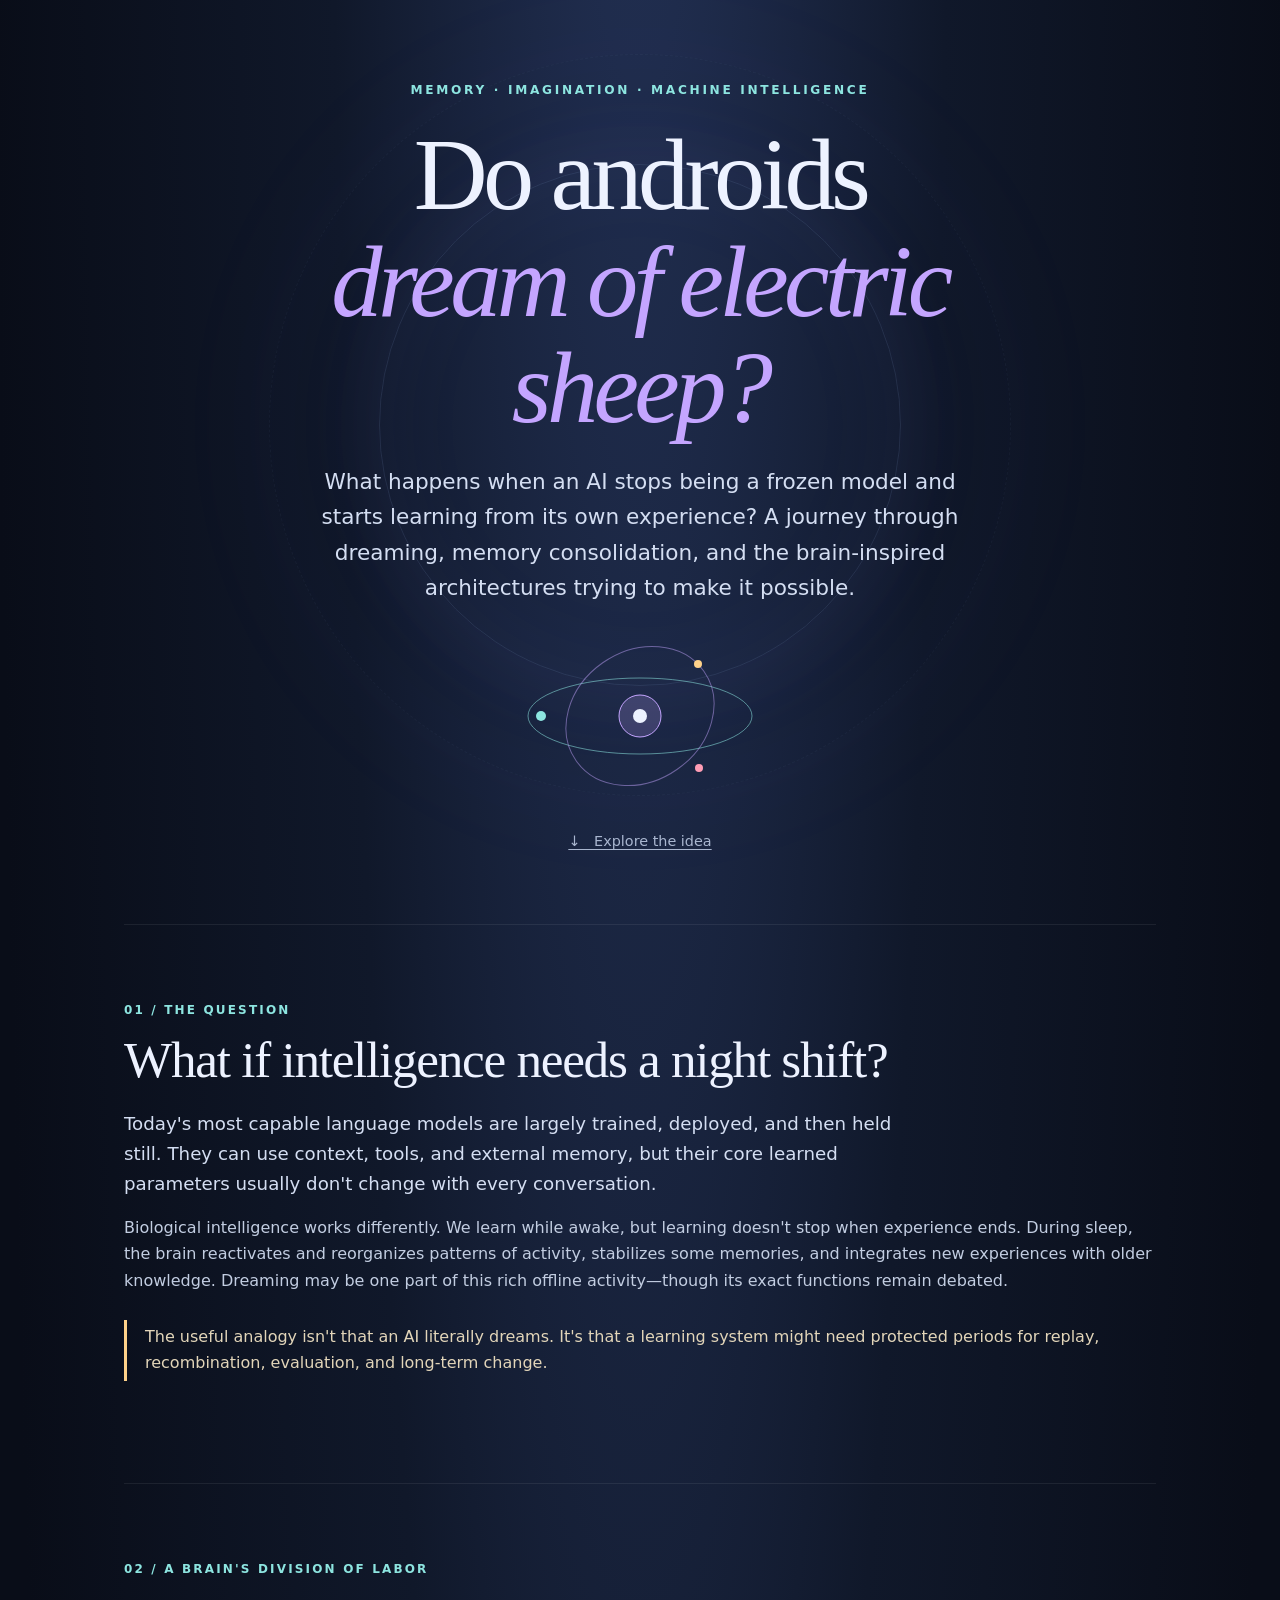
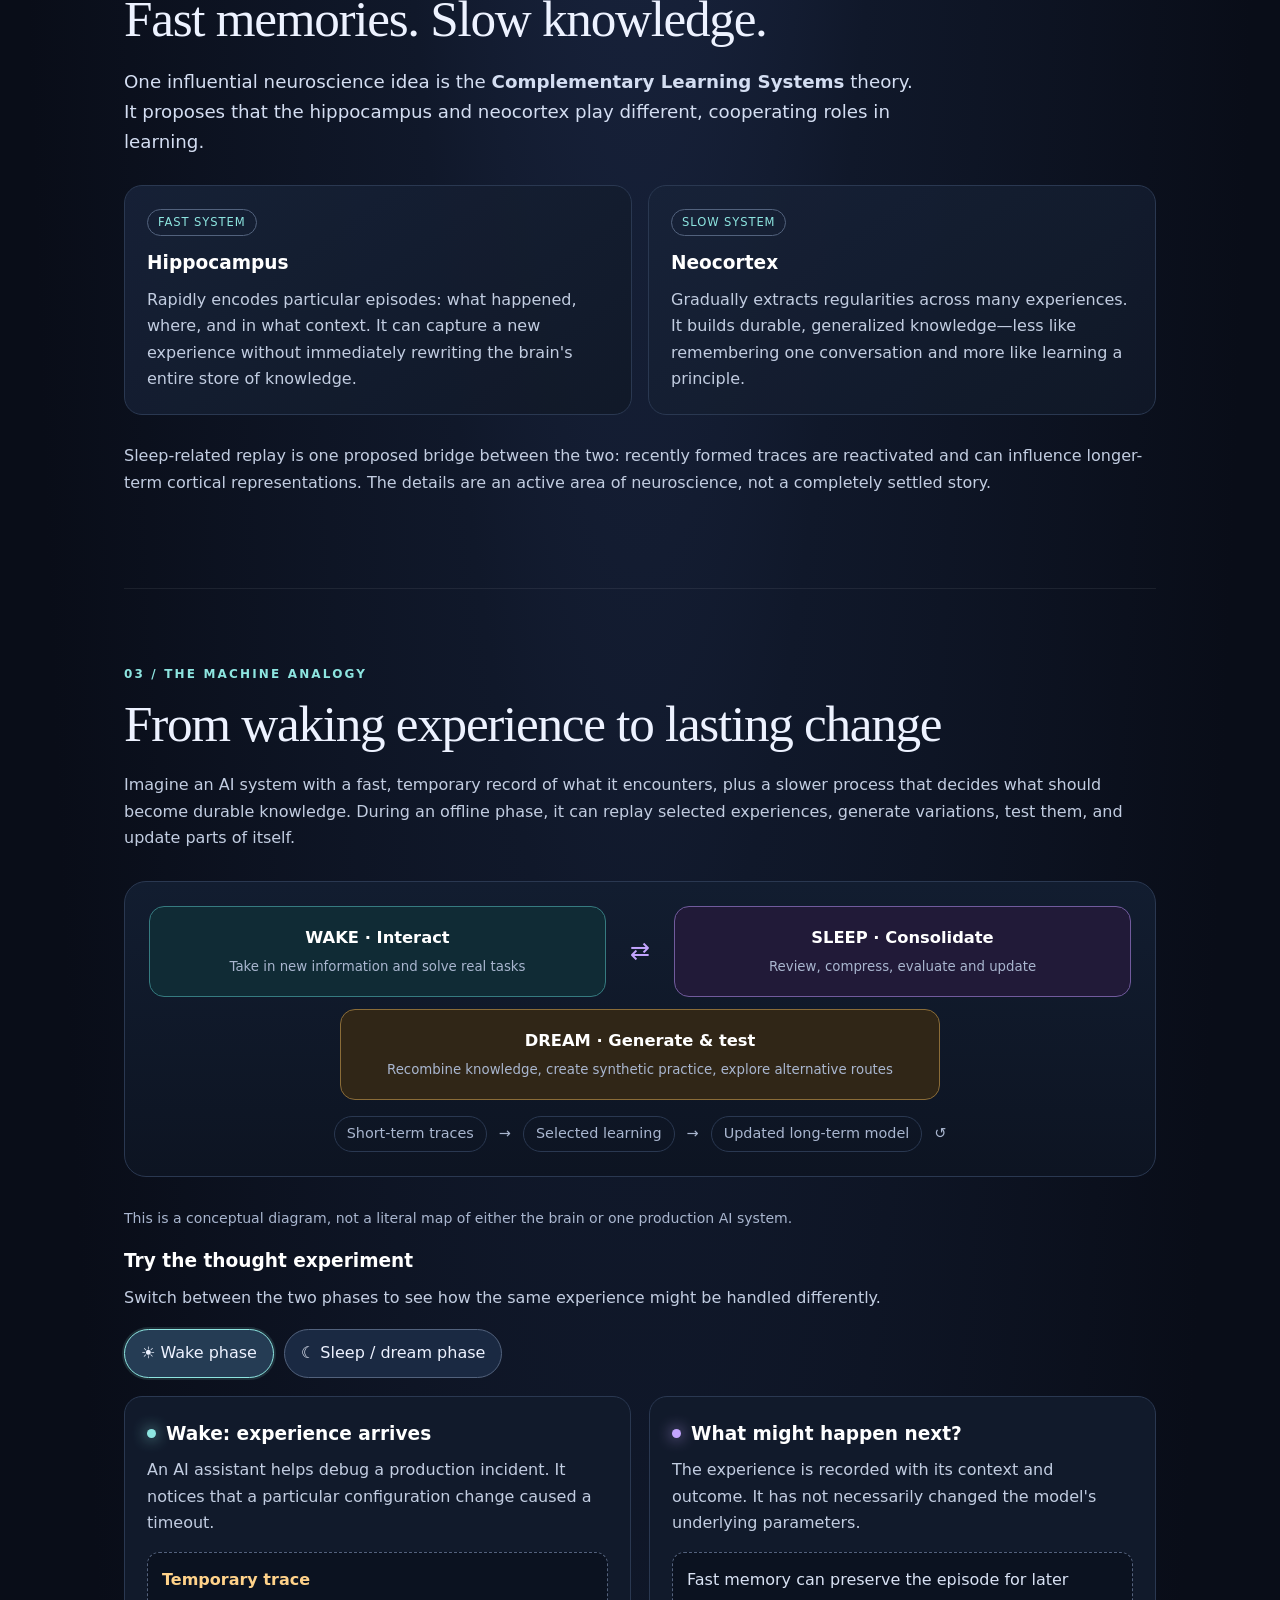
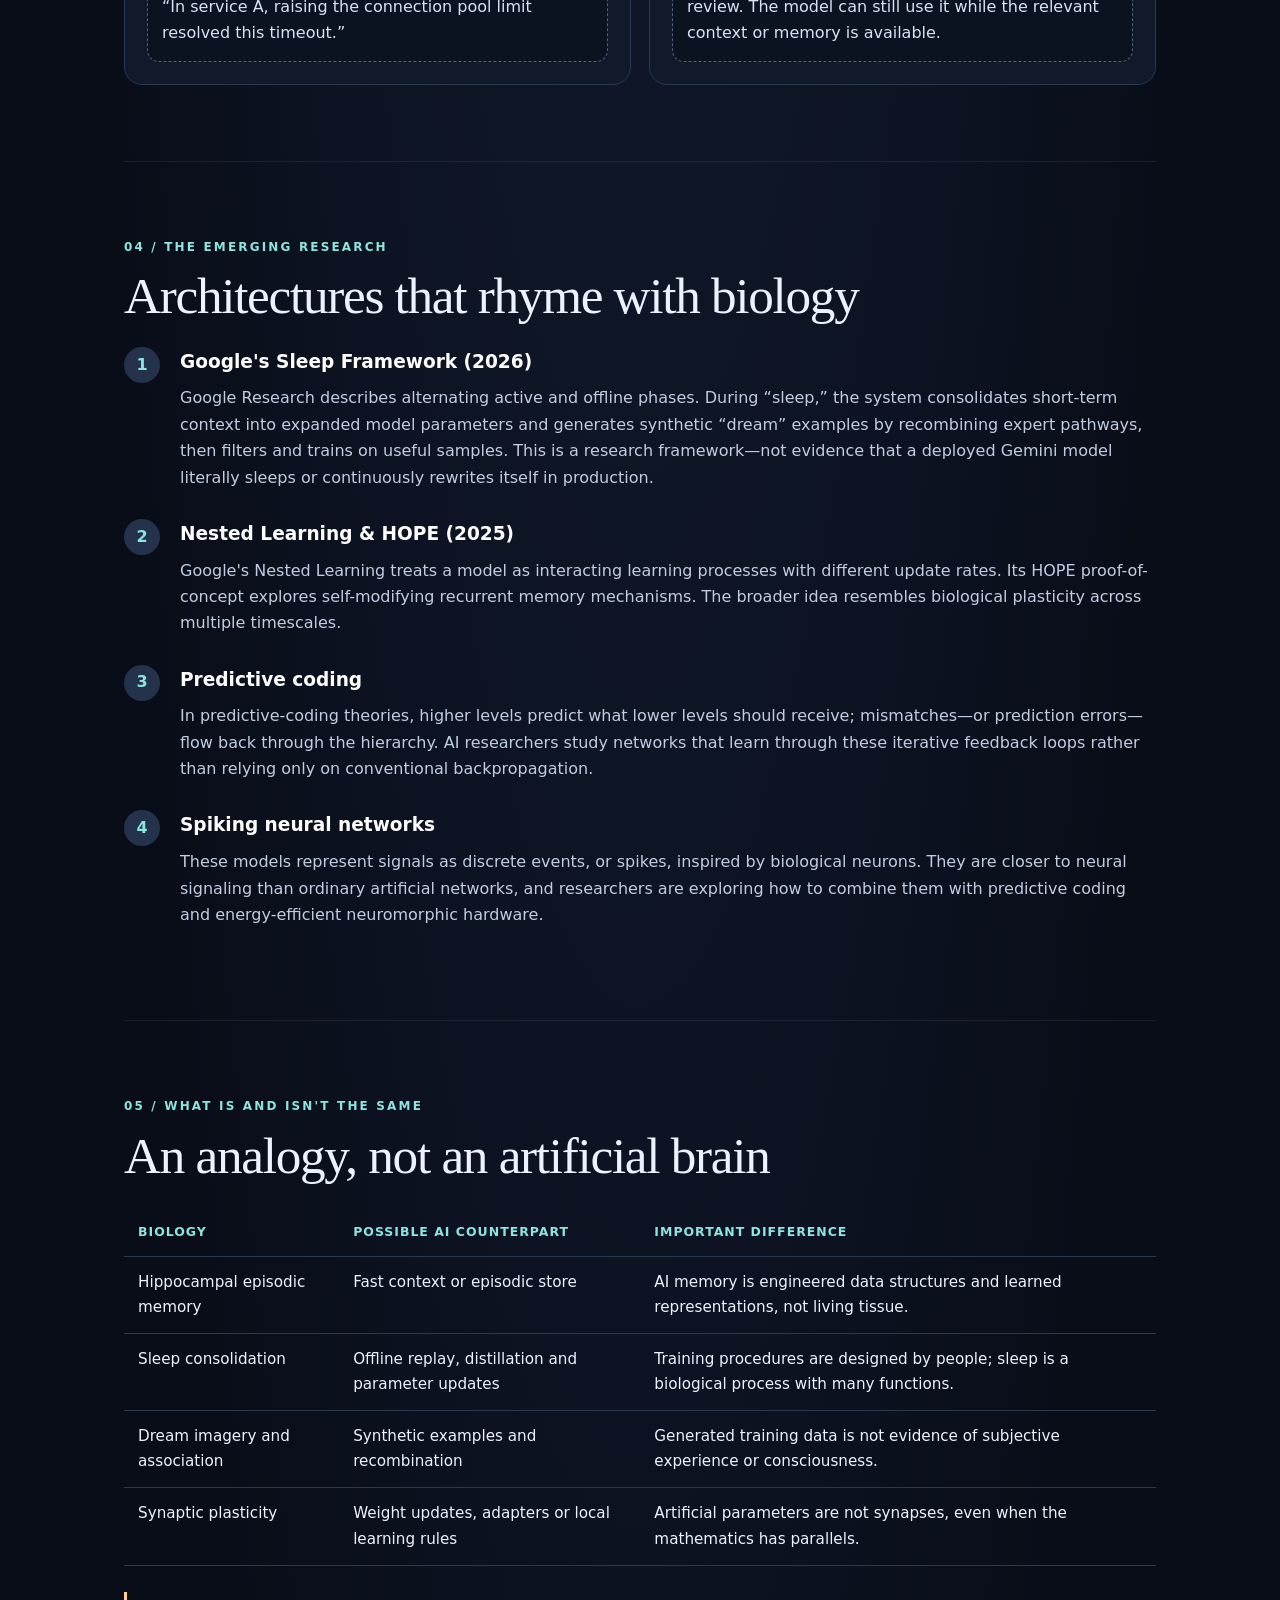
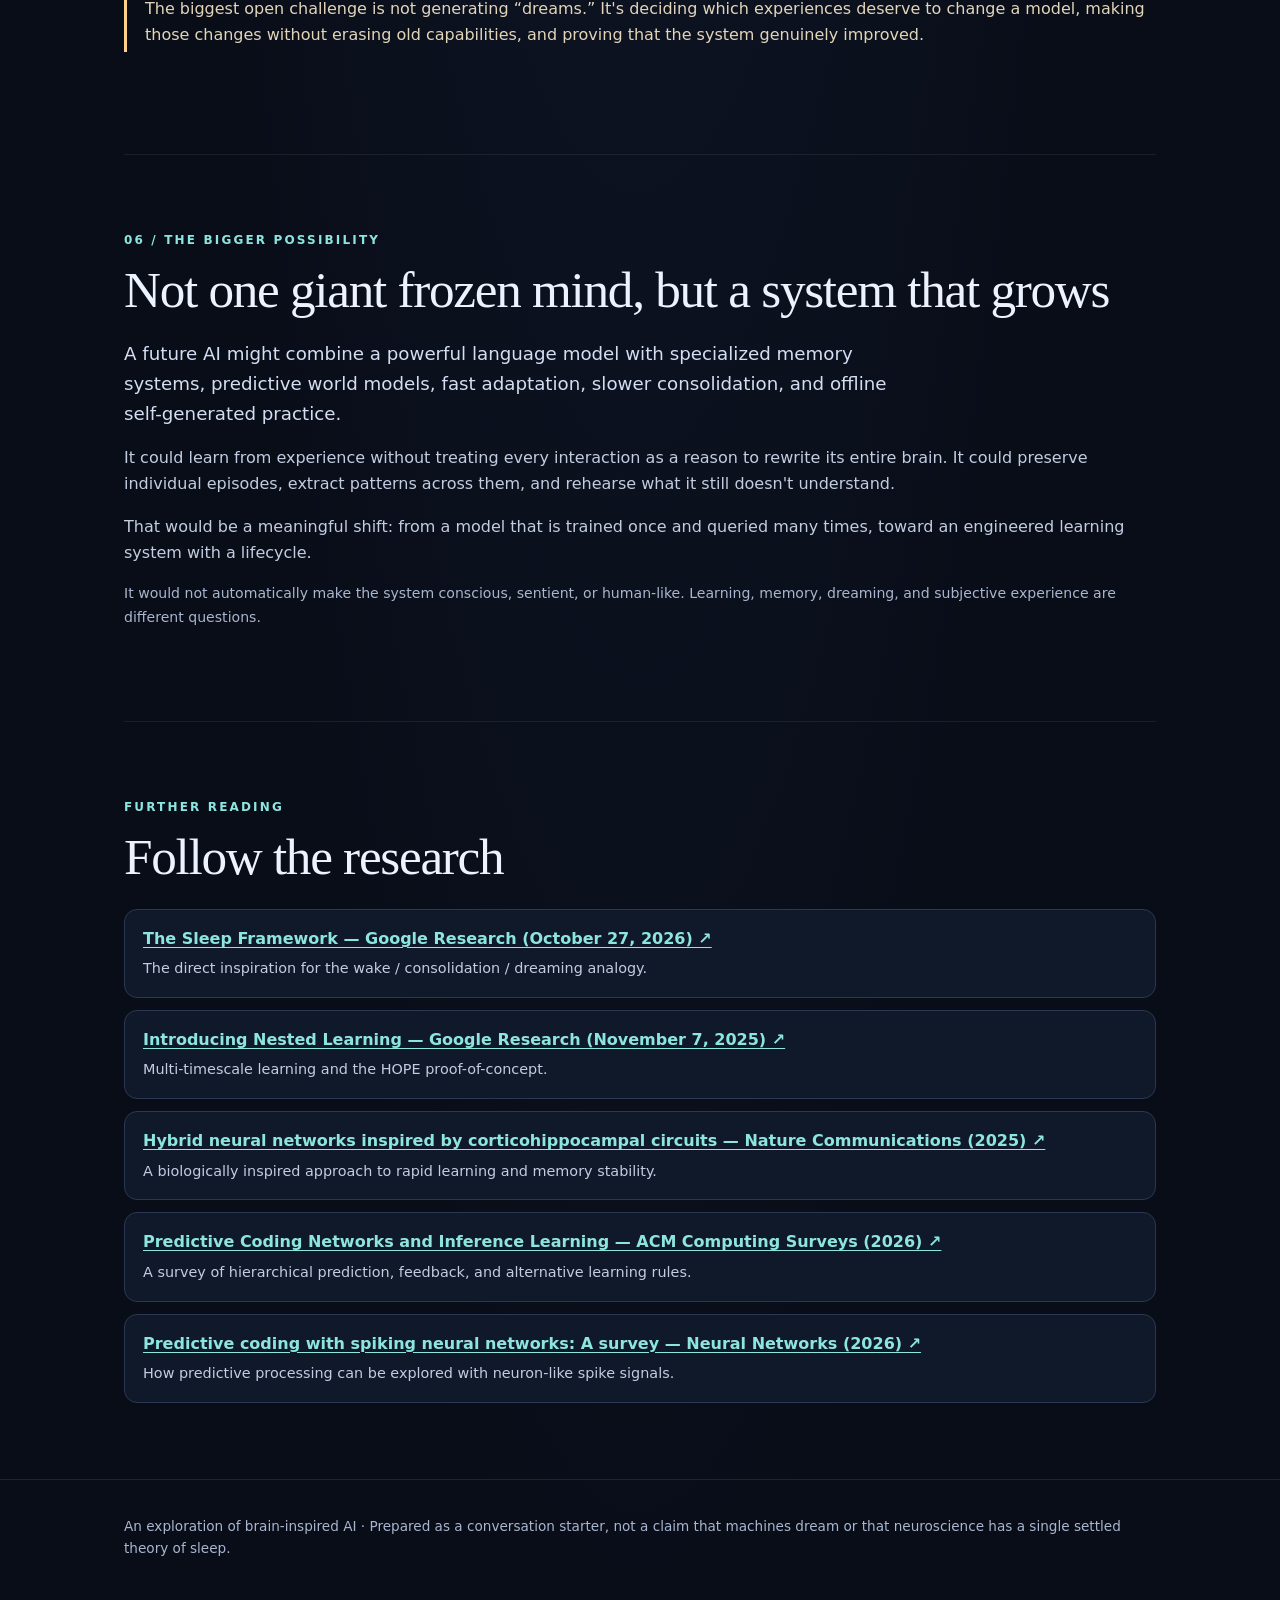
==== site/index.html @ 23b22adc "Deploy Pages via GitHub Actions from site/ Move index.html into site/ and publish only that folder. " ====
<!doctype html>
<html lang="en">
<head>
<meta charset="utf-8">
<meta name="viewport" content="width=device-width, initial-scale=1">
<meta name="theme-color" content="#090d18">
<title>Do Androids Dream of Electric Sheep?</title>
<style>
:root{--bg:#090d18;--panel:#111a2b;--panel2:#172238;--ink:#edf2ff;--muted:#a9b6cf;--cyan:#8de5e0;--violet:#c4a5ff;--gold:#ffd28a;--line:#2a3851;--pink:#ff9db5}
*{box-sizing:border-box}html{scroll-behavior:smooth}body{margin:0;background:radial-gradient(ellipse at 50% -15%,#25345a 0%,#10182a 35%,var(--bg) 72%);color:var(--ink);font:16px/1.65 ui-sans-serif,system-ui,-apple-system,BlinkMacSystemFont,"Segoe UI",sans-serif}
a{color:var(--cyan);text-decoration-thickness:1px;text-underline-offset:3px}a:hover{color:#fff} .wrap{max-width:1080px;margin:auto;padding:0 24px}
header{min-height:92vh;display:grid;place-items:center;text-align:center;padding:80px 0 70px;position:relative;overflow:hidden}
header:before,header:after{content:"";position:absolute;border:1px solid #7182b333;border-radius:50%;width:520px;height:520px;left:50%;top:46%;transform:translate(-50%,-50%);box-shadow:0 0 100px #9d8cff12,inset 0 0 100px #9d8cff0c;pointer-events:none}
header:after{width:740px;height:740px;border-style:dashed;opacity:.4;animation:spin 100s linear infinite}
@keyframes spin{to{transform:translate(-50%,-50%) rotate(360deg)}}
.hero{position:relative;z-index:1;max-width:820px}.eyebrow{letter-spacing:.22em;text-transform:uppercase;color:var(--cyan);font-size:.76rem;font-weight:700}
h1{font-family:Georgia,"Times New Roman",serif;font-weight:400;letter-spacing:-.045em;line-height:1.04;font-size:clamp(3rem,8vw,6.8rem);margin:22px 0}
h1 em{color:var(--violet);font-style:italic}.subtitle{font-size:clamp(1.05rem,2.4vw,1.35rem);color:#d4def2;max-width:680px;margin:0 auto 30px}
.scroll{display:inline-flex;align-items:center;gap:10px;color:var(--muted);font-size:.9rem;margin-top:34px}
.orbit{width:250px;height:160px;margin:26px auto 0;position:relative}
.orbit svg{width:100%;height:100%;overflow:visible}
main{padding-bottom:90px}.section{padding:76px 0;border-top:1px solid #ffffff12}.kicker{color:var(--cyan);text-transform:uppercase;letter-spacing:.18em;font-size:.75rem;font-weight:750}
h2{font:400 clamp(2rem,4vw,3.4rem)/1.12 Georgia,serif;letter-spacing:-.025em;margin:10px 0 20px}
h3{font-size:1.16rem;margin:0 0 8px;color:#fff}.lead{font-size:1.14rem;color:#d4def2;max-width:790px}
p{color:#c2cde1;margin:0 0 16px}.muted{color:var(--muted)}.grid{display:grid;grid-template-columns:repeat(2,minmax(0,1fr));gap:16px;margin:28px 0}
.card{background:linear-gradient(145deg,#172238e8,#101827e8);border:1px solid var(--line);border-radius:18px;padding:22px}
.card p:last-child{margin-bottom:0}.tag{display:inline-block;border:1px solid #52627d;border-radius:99px;padding:3px 10px;font-size:.72rem;letter-spacing:.08em;text-transform:uppercase;color:var(--cyan);margin-bottom:12px}
.diagram{background:linear-gradient(180deg,#121d30,#0d1422);border:1px solid var(--line);border-radius:22px;padding:24px;margin:30px 0}
.flow{display:grid;grid-template-columns:1fr 44px 1fr;gap:12px;align-items:stretch}
.node{border:1px solid #40516e;background:#17243a;border-radius:15px;padding:18px;text-align:center}
.node strong{display:block;color:#fff;font-size:1.02rem}.node small{color:var(--muted);display:block;margin-top:4px}
.node.wake{border-color:#367b80;background:#102b35}.node.sleep{border-color:#715b9d;background:#211a38}
.node.dream{border-color:#8a6c38;background:#302617;grid-column:1/-1;max-width:600px;width:100%;justify-self:center}
.arrow{display:grid;place-items:center;color:var(--violet);font-size:1.5rem}
.loop{display:flex;justify-content:center;gap:12px;align-items:center;color:var(--muted);font-size:.9rem;margin-top:16px;flex-wrap:wrap}
.pill{border:1px solid var(--line);border-radius:99px;padding:5px 12px}
.controls{display:flex;gap:10px;flex-wrap:wrap;margin:18px 0}
button{background:#1a2942;color:var(--ink);border:1px solid #52627d;border-radius:99px;padding:10px 16px;font:inherit;cursor:pointer}
button[aria-pressed="true"]{background:#253c54;border-color:var(--cyan);box-shadow:0 0 0 2px #8de5e022}
button:hover{border-color:var(--cyan)}
.demo{display:grid;grid-template-columns:1fr 1fr;gap:18px;align-items:stretch}
.demo-panel{border:1px solid var(--line);border-radius:18px;padding:22px;background:#111a2b}
.demo-panel h3{display:flex;gap:10px;align-items:center}.dot{width:9px;height:9px;border-radius:50%;background:var(--cyan);box-shadow:0 0 15px var(--cyan)}
.demo-panel.sleeping .dot{background:var(--violet);box-shadow:0 0 15px var(--violet)}
.memory{margin-top:16px;padding:14px;border-radius:12px;background:#0b1220;border:1px dashed #53617c;color:#d9e2f4;min-height:95px}
.memory b{color:var(--gold)}.steps{display:grid;gap:12px;margin-top:22px}
.step{display:grid;grid-template-columns:42px 1fr;gap:14px;align-items:start}
.num{width:36px;height:36px;border-radius:50%;display:grid;place-items:center;background:#24324b;color:var(--cyan);font-weight:700}
.compare{width:100%;border-collapse:collapse;margin:25px 0;font-size:.95rem}
.compare th,.compare td{padding:13px 14px;border-bottom:1px solid var(--line);text-align:left;vertical-align:top}
.compare th{color:var(--cyan);font-size:.78rem;text-transform:uppercase;letter-spacing:.08em}
.callout{border-left:3px solid var(--gold);padding:4px 0 4px 18px;margin:26px 0;color:#e2d5b9}
.note{font-size:.88rem;color:var(--muted)}
.sources{display:grid;gap:12px;margin-top:24px}.source{padding:16px 18px;border:1px solid var(--line);border-radius:13px;background:#10192a}.source a{font-weight:650}.source p{font-size:.9rem;margin:5px 0 0}
footer{border-top:1px solid #ffffff17;padding:35px 0 55px;color:var(--muted);font-size:.85rem}
@media(max-width:720px){.grid,.demo{grid-template-columns:1fr}.flow{grid-template-columns:1fr}.arrow{transform:rotate(90deg);height:20px}.node.dream{grid-column:auto}.wrap{padding:0 18px}.section{padding:56px 0}.compare{font-size:.84rem}.compare th,.compare td{padding:10px 8px}}
@media(prefers-reduced-motion:reduce){*,*:before,*:after{scroll-behavior:auto!important;animation:none!important;transition:none!important}}
</style>
</head>
<body>
<header>
 <div class="wrap hero">
  <div class="eyebrow">Memory · imagination · machine intelligence</div>
  <h1>Do androids<br><em>dream of electric sheep?</em></h1>
  <p class="subtitle">What happens when an AI stops being a frozen model and starts learning from its own experience? A journey through dreaming, memory consolidation, and the brain-inspired architectures trying to make it possible.</p>
  <div class="orbit" aria-hidden="true">
   <svg viewBox="0 0 250 160" fill="none">
    <ellipse cx="125" cy="80" rx="112" ry="38" stroke="#8de5e0" stroke-opacity=".55"/>
    <ellipse cx="125" cy="80" rx="78" ry="65" stroke="#c4a5ff" stroke-opacity=".48" transform="rotate(-35 125 80)"/>
    <circle cx="125" cy="80" r="21" fill="#c4a5ff" fill-opacity=".2" stroke="#c4a5ff"/>
    <circle cx="125" cy="80" r="7" fill="#edf2ff"/>
    <circle cx="26" cy="80" r="5" fill="#8de5e0"/><circle cx="183" cy="28" r="4" fill="#ffd28a"/>
    <circle cx="184" cy="132" r="4" fill="#ff9db5"/>
   </svg>
  </div>
  <a class="scroll" href="#question">↓ &nbsp; Explore the idea</a>
 </div>
</header>
<main class="wrap">
<section class="section" id="question">
 <div class="kicker">01 / The question</div>
 <h2>What if intelligence needs a night shift?</h2>
 <p class="lead">Today's most capable language models are largely trained, deployed, and then held still. They can use context, tools, and external memory, but their core learned parameters usually don't change with every conversation.</p>
 <p>Biological intelligence works differently. We learn while awake, but learning doesn't stop when experience ends. During sleep, the brain reactivates and reorganizes patterns of activity, stabilizes some memories, and integrates new experiences with older knowledge. Dreaming may be one part of this rich offline activity—though its exact functions remain debated.</p>
 <div class="callout">The useful analogy isn't that an AI literally dreams. It's that a learning system might need protected periods for replay, recombination, evaluation, and long-term change.</div>
</section>
<section class="section">
 <div class="kicker">02 / A brain's division of labor</div>
 <h2>Fast memories. Slow knowledge.</h2>
 <p class="lead">One influential neuroscience idea is the <b>Complementary Learning Systems</b> theory. It proposes that the hippocampus and neocortex play different, cooperating roles in learning.</p>
 <div class="grid">
  <article class="card"><span class="tag">Fast system</span><h3>Hippocampus</h3><p>Rapidly encodes particular episodes: what happened, where, and in what context. It can capture a new experience without immediately rewriting the brain's entire store of knowledge.</p></article>
  <article class="card"><span class="tag">Slow system</span><h3>Neocortex</h3><p>Gradually extracts regularities across many experiences. It builds durable, generalized knowledge—less like remembering one conversation and more like learning a principle.</p></article>
 </div>
 <p>Sleep-related replay is one proposed bridge between the two: recently formed traces are reactivated and can influence longer-term cortical representations. The details are an active area of neuroscience, not a completely settled story.</p>
</section>
<section class="section">
 <div class="kicker">03 / The machine analogy</div>
 <h2>From waking experience to lasting change</h2>
 <p>Imagine an AI system with a fast, temporary record of what it encounters, plus a slower process that decides what should become durable knowledge. During an offline phase, it can replay selected experiences, generate variations, test them, and update parts of itself.</p>
 <div class="diagram">
  <div class="flow">
   <div class="node wake"><strong>WAKE · Interact</strong><small>Take in new information and solve real tasks</small></div>
   <div class="arrow">⇄</div>
   <div class="node sleep"><strong>SLEEP · Consolidate</strong><small>Review, compress, evaluate and update</small></div>
   <div class="node dream"><strong>DREAM · Generate & test</strong><small>Recombine knowledge, create synthetic practice, explore alternative routes</small></div>
  </div>
  <div class="loop"><span class="pill">Short-term traces</span> → <span class="pill">Selected learning</span> → <span class="pill">Updated long-term model</span> ↺</div>
 </div>
 <p class="note">This is a conceptual diagram, not a literal map of either the brain or one production AI system.</p>
 <h3>Try the thought experiment</h3>
 <p>Switch between the two phases to see how the same experience might be handled differently.</p>
 <div class="controls" role="group" aria-label="Choose AI phase">
  <button id="wakeBtn" aria-pressed="true">☀ Wake phase</button>
  <button id="sleepBtn" aria-pressed="false">☾ Sleep / dream phase</button>
 </div>
 <div class="demo">
  <div class="demo-panel" id="phasePanel">
   <h3><span class="dot"></span><span id="phaseTitle">Wake: experience arrives</span></h3>
   <p id="phaseText">An AI assistant helps debug a production incident. It notices that a particular configuration change caused a timeout.</p>
   <div class="memory" id="phaseMemory"><b>Temporary trace</b><br>“In service A, raising the connection pool limit resolved this timeout.”</div>
  </div>
  <div class="demo-panel sleeping">
   <h3><span class="dot"></span>What might happen next?</h3>
   <p id="nextText">The experience is recorded with its context and outcome. It has not necessarily changed the model's underlying parameters.</p>
   <div class="memory" id="nextMemory">Fast memory can preserve the episode for later review. The model can still use it while the relevant context or memory is available.</div>
  </div>
 </div>
</section>
<section class="section">
 <div class="kicker">04 / The emerging research</div>
 <h2>Architectures that rhyme with biology</h2>
 <div class="steps">
  <div class="step"><div class="num">1</div><div><h3>Google's Sleep Framework (2026)</h3><p>Google Research describes alternating active and offline phases. During “sleep,” the system consolidates short-term context into expanded model parameters and generates synthetic “dream” examples by recombining expert pathways, then filters and trains on useful samples. This is a research framework—not evidence that a deployed Gemini model literally sleeps or continuously rewrites itself in production.</p></div></div>
  <div class="step"><div class="num">2</div><div><h3>Nested Learning & HOPE (2025)</h3><p>Google's Nested Learning treats a model as interacting learning processes with different update rates. Its HOPE proof-of-concept explores self-modifying recurrent memory mechanisms. The broader idea resembles biological plasticity across multiple timescales.</p></div></div>
  <div class="step"><div class="num">3</div><div><h3>Predictive coding</h3><p>In predictive-coding theories, higher levels predict what lower levels should receive; mismatches—or prediction errors—flow back through the hierarchy. AI researchers study networks that learn through these iterative feedback loops rather than relying only on conventional backpropagation.</p></div></div>
  <div class="step"><div class="num">4</div><div><h3>Spiking neural networks</h3><p>These models represent signals as discrete events, or spikes, inspired by biological neurons. They are closer to neural signaling than ordinary artificial networks, and researchers are exploring how to combine them with predictive coding and energy-efficient neuromorphic hardware.</p></div></div>
 </div>
</section>
<section class="section">
 <div class="kicker">05 / What is and isn't the same</div>
 <h2>An analogy, not an artificial brain</h2>
 <table class="compare">
  <thead><tr><th>Biology</th><th>Possible AI counterpart</th><th>Important difference</th></tr></thead>
  <tbody>
   <tr><td>Hippocampal episodic memory</td><td>Fast context or episodic store</td><td>AI memory is engineered data structures and learned representations, not living tissue.</td></tr>
   <tr><td>Sleep consolidation</td><td>Offline replay, distillation and parameter updates</td><td>Training procedures are designed by people; sleep is a biological process with many functions.</td></tr>
   <tr><td>Dream imagery and association</td><td>Synthetic examples and recombination</td><td>Generated training data is not evidence of subjective experience or consciousness.</td></tr>
   <tr><td>Synaptic plasticity</td><td>Weight updates, adapters or local learning rules</td><td>Artificial parameters are not synapses, even when the mathematics has parallels.</td></tr>
  </tbody>
 </table>
 <div class="callout">The biggest open challenge is not generating “dreams.” It's deciding which experiences deserve to change a model, making those changes without erasing old capabilities, and proving that the system genuinely improved.</div>
</section>
<section class="section">
 <div class="kicker">06 / The bigger possibility</div>
 <h2>Not one giant frozen mind, but a system that grows</h2>
 <p class="lead">A future AI might combine a powerful language model with specialized memory systems, predictive world models, fast adaptation, slower consolidation, and offline self-generated practice.</p>
 <p>It could learn from experience without treating every interaction as a reason to rewrite its entire brain. It could preserve individual episodes, extract patterns across them, and rehearse what it still doesn't understand.</p>
 <p>That would be a meaningful shift: from a model that is trained once and queried many times, toward an engineered learning system with a lifecycle.</p>
 <p class="note">It would not automatically make the system conscious, sentient, or human-like. Learning, memory, dreaming, and subjective experience are different questions.</p>
</section>
<section class="section">
 <div class="kicker">Further reading</div>
 <h2>Follow the research</h2>
 <div class="sources">
  <div class="source"><a href="https://research.google/blog/the-sleep-framework-a-new-way-for-llms-to-retain-knowledge-in-continual-learning/" target="_blank" rel="noopener">The Sleep Framework — Google Research (October 27, 2026) ↗</a><p>The direct inspiration for the wake / consolidation / dreaming analogy.</p></div>
  <div class="source"><a href="https://research.google/blog/introducing-nested-learning-a-new-ml-paradigm-for-continual-learning/" target="_blank" rel="noopener">Introducing Nested Learning — Google Research (November 7, 2025) ↗</a><p>Multi-timescale learning and the HOPE proof-of-concept.</p></div>
  <div class="source"><a href="https://www.nature.com/articles/s41467-025-56405-9" target="_blank" rel="noopener">Hybrid neural networks inspired by corticohippocampal circuits — Nature Communications (2025) ↗</a><p>A biologically inspired approach to rapid learning and memory stability.</p></div>
  <div class="source"><a href="https://doi.org/10.1145/3797870" target="_blank" rel="noopener">Predictive Coding Networks and Inference Learning — ACM Computing Surveys (2026) ↗</a><p>A survey of hierarchical prediction, feedback, and alternative learning rules.</p></div>
  <div class="source"><a href="https://pubmed.ncbi.nlm.nih.gov/41353901/" target="_blank" rel="noopener">Predictive coding with spiking neural networks: A survey — Neural Networks (2026) ↗</a><p>How predictive processing can be explored with neuron-like spike signals.</p></div>
 </div>
</section>
</main>
<footer><div class="wrap">An exploration of brain-inspired AI · Prepared as a conversation starter, not a claim that machines dream or that neuroscience has a single settled theory of sleep.</div></footer>
<script>
const wakeBtn=document.getElementById('wakeBtn'),sleepBtn=document.getElementById('sleepBtn');
const title=document.getElementById('phaseTitle'),txt=document.getElementById('phaseText'),mem=document.getElementById('phaseMemory'),next=document.getElementById('nextText'),nextMem=document.getElementById('nextMemory'),panel=document.getElementById('phasePanel');
function setPhase(sleep){
 wakeBtn.setAttribute('aria-pressed',String(!sleep));sleepBtn.setAttribute('aria-pressed',String(sleep));
 panel.classList.toggle('sleeping',sleep);
 if(sleep){
  title.textContent='Sleep: replay and recombine';
  txt.textContent='Offline, the system revisits selected incidents, compares outcomes, and generates variations to test whether a broader lesson can be learned.';
  mem.innerHTML='<b>Replay sample</b><br>“Did the connection-pool fix work only in service A, or does it reveal a reusable diagnostic pattern?”';
  next.textContent='Candidate lesson: pool exhaustion can produce timeouts. The system tests this against other traces and synthetic cases before accepting the generalization.';
  nextMem.textContent='If the evidence is strong, a training update or memory consolidation step may preserve the lesson beyond the original conversation.';
 }else{
  title.textContent='Wake: experience arrives';
  txt.textContent='An AI assistant helps debug a production incident. It notices that a particular configuration change caused a timeout.';
  mem.innerHTML='<b>Temporary trace</b><br>“In service A, raising the connection pool limit resolved this timeout.”';
  next.textContent='The experience is recorded with its context and outcome. It has not necessarily changed the model\\'s underlying parameters.';
  nextMem.textContent='Fast memory can preserve the episode for later review. The model can still use it while the relevant context or memory is available.';
 }
}
wakeBtn.addEventListener('click',()=>setPhase(false));sleepBtn.addEventListener('click',()=>setPhase(true));
</script>
</body>
</html>
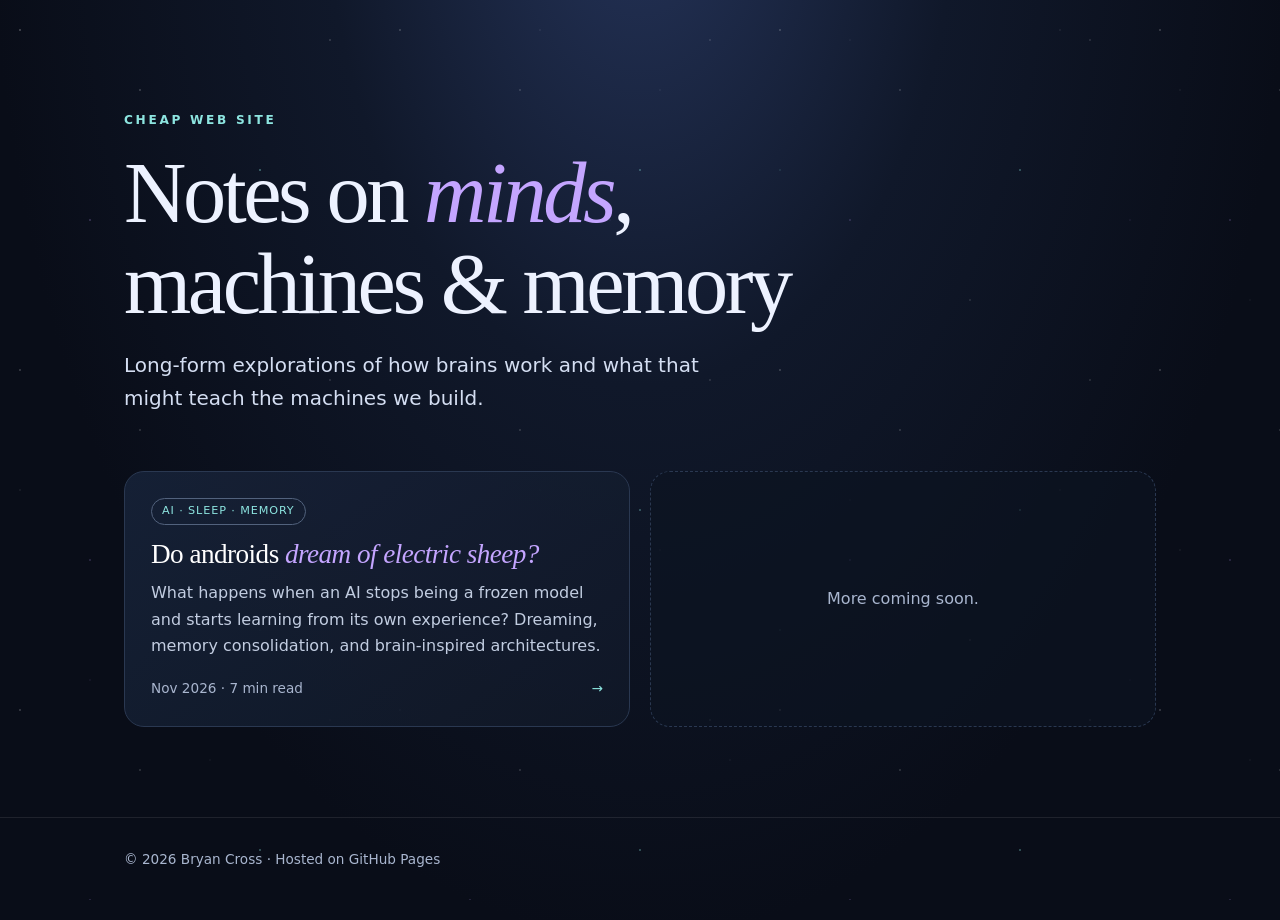
==== commit 750d0ed5: "Add home page listing posts; move article to electric-sheep/ New site/index.html lists posts as card" ====
--- a/site/index.html
+++ b/site/index.html
@@ -2,197 +2,36 @@
 <html lang="en">
 <head>
 <meta charset="utf-8">
-<meta name="viewport" content="width=device-width, initial-scale=1">
+<meta name="viewport" content="width=device-width,initial-scale=1">
 <meta name="theme-color" content="#090d18">
-<title>Do Androids Dream of Electric Sheep?</title>
-<style>
-:root{--bg:#090d18;--panel:#111a2b;--panel2:#172238;--ink:#edf2ff;--muted:#a9b6cf;--cyan:#8de5e0;--violet:#c4a5ff;--gold:#ffd28a;--line:#2a3851;--pink:#ff9db5}
-*{box-sizing:border-box}html{scroll-behavior:smooth}body{margin:0;background:radial-gradient(ellipse at 50% -15%,#25345a 0%,#10182a 35%,var(--bg) 72%);color:var(--ink);font:16px/1.65 ui-sans-serif,system-ui,-apple-system,BlinkMacSystemFont,"Segoe UI",sans-serif}
-a{color:var(--cyan);text-decoration-thickness:1px;text-underline-offset:3px}a:hover{color:#fff} .wrap{max-width:1080px;margin:auto;padding:0 24px}
-header{min-height:92vh;display:grid;place-items:center;text-align:center;padding:80px 0 70px;position:relative;overflow:hidden}
-header:before,header:after{content:"";position:absolute;border:1px solid #7182b333;border-radius:50%;width:520px;height:520px;left:50%;top:46%;transform:translate(-50%,-50%);box-shadow:0 0 100px #9d8cff12,inset 0 0 100px #9d8cff0c;pointer-events:none}
-header:after{width:740px;height:740px;border-style:dashed;opacity:.4;animation:spin 100s linear infinite}
-@keyframes spin{to{transform:translate(-50%,-50%) rotate(360deg)}}
-.hero{position:relative;z-index:1;max-width:820px}.eyebrow{letter-spacing:.22em;text-transform:uppercase;color:var(--cyan);font-size:.76rem;font-weight:700}
-h1{font-family:Georgia,"Times New Roman",serif;font-weight:400;letter-spacing:-.045em;line-height:1.04;font-size:clamp(3rem,8vw,6.8rem);margin:22px 0}
-h1 em{color:var(--violet);font-style:italic}.subtitle{font-size:clamp(1.05rem,2.4vw,1.35rem);color:#d4def2;max-width:680px;margin:0 auto 30px}
-.scroll{display:inline-flex;align-items:center;gap:10px;color:var(--muted);font-size:.9rem;margin-top:34px}
-.orbit{width:250px;height:160px;margin:26px auto 0;position:relative}
-.orbit svg{width:100%;height:100%;overflow:visible}
-main{padding-bottom:90px}.section{padding:76px 0;border-top:1px solid #ffffff12}.kicker{color:var(--cyan);text-transform:uppercase;letter-spacing:.18em;font-size:.75rem;font-weight:750}
-h2{font:400 clamp(2rem,4vw,3.4rem)/1.12 Georgia,serif;letter-spacing:-.025em;margin:10px 0 20px}
-h3{font-size:1.16rem;margin:0 0 8px;color:#fff}.lead{font-size:1.14rem;color:#d4def2;max-width:790px}
-p{color:#c2cde1;margin:0 0 16px}.muted{color:var(--muted)}.grid{display:grid;grid-template-columns:repeat(2,minmax(0,1fr));gap:16px;margin:28px 0}
-.card{background:linear-gradient(145deg,#172238e8,#101827e8);border:1px solid var(--line);border-radius:18px;padding:22px}
-.card p:last-child{margin-bottom:0}.tag{display:inline-block;border:1px solid #52627d;border-radius:99px;padding:3px 10px;font-size:.72rem;letter-spacing:.08em;text-transform:uppercase;color:var(--cyan);margin-bottom:12px}
-.diagram{background:linear-gradient(180deg,#121d30,#0d1422);border:1px solid var(--line);border-radius:22px;padding:24px;margin:30px 0}
-.flow{display:grid;grid-template-columns:1fr 44px 1fr;gap:12px;align-items:stretch}
-.node{border:1px solid #40516e;background:#17243a;border-radius:15px;padding:18px;text-align:center}
-.node strong{display:block;color:#fff;font-size:1.02rem}.node small{color:var(--muted);display:block;margin-top:4px}
-.node.wake{border-color:#367b80;background:#102b35}.node.sleep{border-color:#715b9d;background:#211a38}
-.node.dream{border-color:#8a6c38;background:#302617;grid-column:1/-1;max-width:600px;width:100%;justify-self:center}
-.arrow{display:grid;place-items:center;color:var(--violet);font-size:1.5rem}
-.loop{display:flex;justify-content:center;gap:12px;align-items:center;color:var(--muted);font-size:.9rem;margin-top:16px;flex-wrap:wrap}
-.pill{border:1px solid var(--line);border-radius:99px;padding:5px 12px}
-.controls{display:flex;gap:10px;flex-wrap:wrap;margin:18px 0}
-button{background:#1a2942;color:var(--ink);border:1px solid #52627d;border-radius:99px;padding:10px 16px;font:inherit;cursor:pointer}
-button[aria-pressed="true"]{background:#253c54;border-color:var(--cyan);box-shadow:0 0 0 2px #8de5e022}
-button:hover{border-color:var(--cyan)}
-.demo{display:grid;grid-template-columns:1fr 1fr;gap:18px;align-items:stretch}
-.demo-panel{border:1px solid var(--line);border-radius:18px;padding:22px;background:#111a2b}
-.demo-panel h3{display:flex;gap:10px;align-items:center}.dot{width:9px;height:9px;border-radius:50%;background:var(--cyan);box-shadow:0 0 15px var(--cyan)}
-.demo-panel.sleeping .dot{background:var(--violet);box-shadow:0 0 15px var(--violet)}
-.memory{margin-top:16px;padding:14px;border-radius:12px;background:#0b1220;border:1px dashed #53617c;color:#d9e2f4;min-height:95px}
-.memory b{color:var(--gold)}.steps{display:grid;gap:12px;margin-top:22px}
-.step{display:grid;grid-template-columns:42px 1fr;gap:14px;align-items:start}
-.num{width:36px;height:36px;border-radius:50%;display:grid;place-items:center;background:#24324b;color:var(--cyan);font-weight:700}
-.compare{width:100%;border-collapse:collapse;margin:25px 0;font-size:.95rem}
-.compare th,.compare td{padding:13px 14px;border-bottom:1px solid var(--line);text-align:left;vertical-align:top}
-.compare th{color:var(--cyan);font-size:.78rem;text-transform:uppercase;letter-spacing:.08em}
-.callout{border-left:3px solid var(--gold);padding:4px 0 4px 18px;margin:26px 0;color:#e2d5b9}
-.note{font-size:.88rem;color:var(--muted)}
-.sources{display:grid;gap:12px;margin-top:24px}.source{padding:16px 18px;border:1px solid var(--line);border-radius:13px;background:#10192a}.source a{font-weight:650}.source p{font-size:.9rem;margin:5px 0 0}
-footer{border-top:1px solid #ffffff17;padding:35px 0 55px;color:var(--muted);font-size:.85rem}
-@media(max-width:720px){.grid,.demo{grid-template-columns:1fr}.flow{grid-template-columns:1fr}.arrow{transform:rotate(90deg);height:20px}.node.dream{grid-column:auto}.wrap{padding:0 18px}.section{padding:56px 0}.compare{font-size:.84rem}.compare th,.compare td{padding:10px 8px}}
-@media(prefers-reduced-motion:reduce){*,*:before,*:after{scroll-behavior:auto!important;animation:none!important;transition:none!important}}
-</style>
+<meta name="description" content="Notes on minds, machines and memory.">
+<title>Cheap Web Site</title>
+<link rel="stylesheet" href="assets/style.css">
 </head>
 <body>
-<header>
- <div class="wrap hero">
-  <div class="eyebrow">Memory · imagination · machine intelligence</div>
-  <h1>Do androids<br><em>dream of electric sheep?</em></h1>
-  <p class="subtitle">What happens when an AI stops being a frozen model and starts learning from its own experience? A journey through dreaming, memory consolidation, and the brain-inspired architectures trying to make it possible.</p>
-  <div class="orbit" aria-hidden="true">
-   <svg viewBox="0 0 250 160" fill="none">
-    <ellipse cx="125" cy="80" rx="112" ry="38" stroke="#8de5e0" stroke-opacity=".55"/>
-    <ellipse cx="125" cy="80" rx="78" ry="65" stroke="#c4a5ff" stroke-opacity=".48" transform="rotate(-35 125 80)"/>
-    <circle cx="125" cy="80" r="21" fill="#c4a5ff" fill-opacity=".2" stroke="#c4a5ff"/>
-    <circle cx="125" cy="80" r="7" fill="#edf2ff"/>
-    <circle cx="26" cy="80" r="5" fill="#8de5e0"/><circle cx="183" cy="28" r="4" fill="#ffd28a"/>
-    <circle cx="184" cy="132" r="4" fill="#ff9db5"/>
-   </svg>
-  </div>
-  <a class="scroll" href="#question">↓ &nbsp; Explore the idea</a>
- </div>
-</header>
-<main class="wrap">
-<section class="section" id="question">
- <div class="kicker">01 / The question</div>
- <h2>What if intelligence needs a night shift?</h2>
- <p class="lead">Today's most capable language models are largely trained, deployed, and then held still. They can use context, tools, and external memory, but their core learned parameters usually don't change with every conversation.</p>
- <p>Biological intelligence works differently. We learn while awake, but learning doesn't stop when experience ends. During sleep, the brain reactivates and reorganizes patterns of activity, stabilizes some memories, and integrates new experiences with older knowledge. Dreaming may be one part of this rich offline activity—though its exact functions remain debated.</p>
- <div class="callout">The useful analogy isn't that an AI literally dreams. It's that a learning system might need protected periods for replay, recombination, evaluation, and long-term change.</div>
-</section>
-<section class="section">
- <div class="kicker">02 / A brain's division of labor</div>
- <h2>Fast memories. Slow knowledge.</h2>
- <p class="lead">One influential neuroscience idea is the <b>Complementary Learning Systems</b> theory. It proposes that the hippocampus and neocortex play different, cooperating roles in learning.</p>
- <div class="grid">
-  <article class="card"><span class="tag">Fast system</span><h3>Hippocampus</h3><p>Rapidly encodes particular episodes: what happened, where, and in what context. It can capture a new experience without immediately rewriting the brain's entire store of knowledge.</p></article>
-  <article class="card"><span class="tag">Slow system</span><h3>Neocortex</h3><p>Gradually extracts regularities across many experiences. It builds durable, generalized knowledge—less like remembering one conversation and more like learning a principle.</p></article>
- </div>
- <p>Sleep-related replay is one proposed bridge between the two: recently formed traces are reactivated and can influence longer-term cortical representations. The details are an active area of neuroscience, not a completely settled story.</p>
-</section>
-<section class="section">
- <div class="kicker">03 / The machine analogy</div>
- <h2>From waking experience to lasting change</h2>
- <p>Imagine an AI system with a fast, temporary record of what it encounters, plus a slower process that decides what should become durable knowledge. During an offline phase, it can replay selected experiences, generate variations, test them, and update parts of itself.</p>
- <div class="diagram">
-  <div class="flow">
-   <div class="node wake"><strong>WAKE · Interact</strong><small>Take in new information and solve real tasks</small></div>
-   <div class="arrow">⇄</div>
-   <div class="node sleep"><strong>SLEEP · Consolidate</strong><small>Review, compress, evaluate and update</small></div>
-   <div class="node dream"><strong>DREAM · Generate & test</strong><small>Recombine knowledge, create synthetic practice, explore alternative routes</small></div>
-  </div>
-  <div class="loop"><span class="pill">Short-term traces</span> → <span class="pill">Selected learning</span> → <span class="pill">Updated long-term model</span> ↺</div>
- </div>
- <p class="note">This is a conceptual diagram, not a literal map of either the brain or one production AI system.</p>
- <h3>Try the thought experiment</h3>
- <p>Switch between the two phases to see how the same experience might be handled differently.</p>
- <div class="controls" role="group" aria-label="Choose AI phase">
-  <button id="wakeBtn" aria-pressed="true">☀ Wake phase</button>
-  <button id="sleepBtn" aria-pressed="false">☾ Sleep / dream phase</button>
- </div>
- <div class="demo">
-  <div class="demo-panel" id="phasePanel">
-   <h3><span class="dot"></span><span id="phaseTitle">Wake: experience arrives</span></h3>
-   <p id="phaseText">An AI assistant helps debug a production incident. It notices that a particular configuration change caused a timeout.</p>
-   <div class="memory" id="phaseMemory"><b>Temporary trace</b><br>“In service A, raising the connection pool limit resolved this timeout.”</div>
-  </div>
-  <div class="demo-panel sleeping">
-   <h3><span class="dot"></span>What might happen next?</h3>
-   <p id="nextText">The experience is recorded with its context and outcome. It has not necessarily changed the model's underlying parameters.</p>
-   <div class="memory" id="nextMemory">Fast memory can preserve the episode for later review. The model can still use it while the relevant context or memory is available.</div>
-  </div>
- </div>
-</section>
-<section class="section">
- <div class="kicker">04 / The emerging research</div>
- <h2>Architectures that rhyme with biology</h2>
- <div class="steps">
-  <div class="step"><div class="num">1</div><div><h3>Google's Sleep Framework (2026)</h3><p>Google Research describes alternating active and offline phases. During “sleep,” the system consolidates short-term context into expanded model parameters and generates synthetic “dream” examples by recombining expert pathways, then filters and trains on useful samples. This is a research framework—not evidence that a deployed Gemini model literally sleeps or continuously rewrites itself in production.</p></div></div>
-  <div class="step"><div class="num">2</div><div><h3>Nested Learning & HOPE (2025)</h3><p>Google's Nested Learning treats a model as interacting learning processes with different update rates. Its HOPE proof-of-concept explores self-modifying recurrent memory mechanisms. The broader idea resembles biological plasticity across multiple timescales.</p></div></div>
-  <div class="step"><div class="num">3</div><div><h3>Predictive coding</h3><p>In predictive-coding theories, higher levels predict what lower levels should receive; mismatches—or prediction errors—flow back through the hierarchy. AI researchers study networks that learn through these iterative feedback loops rather than relying only on conventional backpropagation.</p></div></div>
-  <div class="step"><div class="num">4</div><div><h3>Spiking neural networks</h3><p>These models represent signals as discrete events, or spikes, inspired by biological neurons. They are closer to neural signaling than ordinary artificial networks, and researchers are exploring how to combine them with predictive coding and energy-efficient neuromorphic hardware.</p></div></div>
- </div>
-</section>
-<section class="section">
- <div class="kicker">05 / What is and isn't the same</div>
- <h2>An analogy, not an artificial brain</h2>
- <table class="compare">
-  <thead><tr><th>Biology</th><th>Possible AI counterpart</th><th>Important difference</th></tr></thead>
-  <tbody>
-   <tr><td>Hippocampal episodic memory</td><td>Fast context or episodic store</td><td>AI memory is engineered data structures and learned representations, not living tissue.</td></tr>
-   <tr><td>Sleep consolidation</td><td>Offline replay, distillation and parameter updates</td><td>Training procedures are designed by people; sleep is a biological process with many functions.</td></tr>
-   <tr><td>Dream imagery and association</td><td>Synthetic examples and recombination</td><td>Generated training data is not evidence of subjective experience or consciousness.</td></tr>
-   <tr><td>Synaptic plasticity</td><td>Weight updates, adapters or local learning rules</td><td>Artificial parameters are not synapses, even when the mathematics has parallels.</td></tr>
-  </tbody>
- </table>
- <div class="callout">The biggest open challenge is not generating “dreams.” It's deciding which experiences deserve to change a model, making those changes without erasing old capabilities, and proving that the system genuinely improved.</div>
-</section>
-<section class="section">
- <div class="kicker">06 / The bigger possibility</div>
- <h2>Not one giant frozen mind, but a system that grows</h2>
- <p class="lead">A future AI might combine a powerful language model with specialized memory systems, predictive world models, fast adaptation, slower consolidation, and offline self-generated practice.</p>
- <p>It could learn from experience without treating every interaction as a reason to rewrite its entire brain. It could preserve individual episodes, extract patterns across them, and rehearse what it still doesn't understand.</p>
- <p>That would be a meaningful shift: from a model that is trained once and queried many times, toward an engineered learning system with a lifecycle.</p>
- <p class="note">It would not automatically make the system conscious, sentient, or human-like. Learning, memory, dreaming, and subjective experience are different questions.</p>
-</section>
-<section class="section">
- <div class="kicker">Further reading</div>
- <h2>Follow the research</h2>
- <div class="sources">
-  <div class="source"><a href="https://research.google/blog/the-sleep-framework-a-new-way-for-llms-to-retain-knowledge-in-continual-learning/" target="_blank" rel="noopener">The Sleep Framework — Google Research (October 27, 2026) ↗</a><p>The direct inspiration for the wake / consolidation / dreaming analogy.</p></div>
-  <div class="source"><a href="https://research.google/blog/introducing-nested-learning-a-new-ml-paradigm-for-continual-learning/" target="_blank" rel="noopener">Introducing Nested Learning — Google Research (November 7, 2025) ↗</a><p>Multi-timescale learning and the HOPE proof-of-concept.</p></div>
-  <div class="source"><a href="https://www.nature.com/articles/s41467-025-56405-9" target="_blank" rel="noopener">Hybrid neural networks inspired by corticohippocampal circuits — Nature Communications (2025) ↗</a><p>A biologically inspired approach to rapid learning and memory stability.</p></div>
-  <div class="source"><a href="https://doi.org/10.1145/3797870" target="_blank" rel="noopener">Predictive Coding Networks and Inference Learning — ACM Computing Surveys (2026) ↗</a><p>A survey of hierarchical prediction, feedback, and alternative learning rules.</p></div>
-  <div class="source"><a href="https://pubmed.ncbi.nlm.nih.gov/41353901/" target="_blank" rel="noopener">Predictive coding with spiking neural networks: A survey — Neural Networks (2026) ↗</a><p>How predictive processing can be explored with neuron-like spike signals.</p></div>
- </div>
-</section>
+<div class="stars" aria-hidden="true"></div>
+
+<main class="home wrap">
+  <header class="hero">
+    <div class="eyebrow">Cheap Web Site</div>
+    <h1>Notes on <em>minds</em>,<br>machines &amp; memory</h1>
+    <p class="tagline">Long-form explorations of how brains work and what that might teach the machines we build.</p>
+  </header>
+
+  <section class="posts" aria-label="Posts">
+    <a class="post" href="electric-sheep/">
+      <span class="tag">AI · Sleep · Memory</span>
+      <h2>Do androids <em>dream of electric sheep?</em></h2>
+      <p>What happens when an AI stops being a frozen model and starts learning from its own experience? Dreaming, memory consolidation, and brain-inspired architectures.</p>
+      <div class="meta"><span>Nov 2026 · 7 min read</span><span class="go" aria-hidden="true">→</span></div>
+    </a>
+
+    <div class="post soon">
+      <p>More coming soon.</p>
+    </div>
+  </section>
 </main>
-<footer><div class="wrap">An exploration of brain-inspired AI · Prepared as a conversation starter, not a claim that machines dream or that neuroscience has a single settled theory of sleep.</div></footer>
-<script>
-const wakeBtn=document.getElementById('wakeBtn'),sleepBtn=document.getElementById('sleepBtn');
-const title=document.getElementById('phaseTitle'),txt=document.getElementById('phaseText'),mem=document.getElementById('phaseMemory'),next=document.getElementById('nextText'),nextMem=document.getElementById('nextMemory'),panel=document.getElementById('phasePanel');
-function setPhase(sleep){
- wakeBtn.setAttribute('aria-pressed',String(!sleep));sleepBtn.setAttribute('aria-pressed',String(sleep));
- panel.classList.toggle('sleeping',sleep);
- if(sleep){
-  title.textContent='Sleep: replay and recombine';
-  txt.textContent='Offline, the system revisits selected incidents, compares outcomes, and generates variations to test whether a broader lesson can be learned.';
-  mem.innerHTML='<b>Replay sample</b><br>“Did the connection-pool fix work only in service A, or does it reveal a reusable diagnostic pattern?”';
-  next.textContent='Candidate lesson: pool exhaustion can produce timeouts. The system tests this against other traces and synthetic cases before accepting the generalization.';
-  nextMem.textContent='If the evidence is strong, a training update or memory consolidation step may preserve the lesson beyond the original conversation.';
- }else{
-  title.textContent='Wake: experience arrives';
-  txt.textContent='An AI assistant helps debug a production incident. It notices that a particular configuration change caused a timeout.';
-  mem.innerHTML='<b>Temporary trace</b><br>“In service A, raising the connection pool limit resolved this timeout.”';
-  next.textContent='The experience is recorded with its context and outcome. It has not necessarily changed the model\\'s underlying parameters.';
-  nextMem.textContent='Fast memory can preserve the episode for later review. The model can still use it while the relevant context or memory is available.';
- }
-}
-wakeBtn.addEventListener('click',()=>setPhase(false));sleepBtn.addEventListener('click',()=>setPhase(true));
-</script>
+
+<footer><div class="wrap">© 2026 Bryan Cross · Hosted on GitHub Pages</div></footer>
 </body>
-</html>+</html>
--- a/site/assets/style.css
+++ b/site/assets/style.css
@@ -0,0 +1,81 @@
+/* Shared theme: night-sky palette taken from the electric-sheep article. */
+:root{
+  --bg:#090d18;--panel:#111a2b;--panel2:#172238;--ink:#edf2ff;--muted:#a9b6cf;
+  --cyan:#8de5e0;--violet:#c4a5ff;--gold:#ffd28a;--line:#2a3851;--pink:#ff9db5;
+  --serif:Georgia,"Times New Roman",serif;
+  --sans:ui-sans-serif,system-ui,-apple-system,BlinkMacSystemFont,"Segoe UI",sans-serif;
+}
+*{box-sizing:border-box}
+html{background:var(--bg)}
+body{
+  margin:0;min-height:100vh;color:var(--ink);font:16px/1.65 var(--sans);
+  background:radial-gradient(ellipse at 50% -15%,#25345a 0%,#10182a 35%,var(--bg) 72%) no-repeat,var(--bg);
+}
+a{color:var(--cyan);text-underline-offset:3px}
+a:hover{color:#fff}
+.wrap{max-width:1080px;margin:auto;padding:0 24px}
+
+/* Starfield: two tiled layers of tiny dots drifting at different speeds. */
+.stars,.stars::after{
+  position:fixed;inset:0;pointer-events:none;z-index:0;
+  background-image:
+    radial-gradient(1px 1px at 20px 30px,#fff,transparent),
+    radial-gradient(1px 1px at 140px 90px,#ffffffcc,transparent),
+    radial-gradient(1.5px 1.5px at 260px 170px,#8de5e0,transparent),
+    radial-gradient(1px 1px at 330px 40px,#ffffffaa,transparent),
+    radial-gradient(1px 1px at 90px 220px,#c4a5ff,transparent),
+    radial-gradient(1px 1px at 210px 300px,#ffffff99,transparent);
+  background-size:380px 340px;opacity:.55;
+  animation:drift 240s linear infinite;
+}
+.stars::after{
+  content:"";background-size:520px 460px;opacity:.35;
+  animation-duration:420s;animation-direction:reverse;
+}
+@keyframes drift{to{background-position:380px 680px}}
+@media (prefers-reduced-motion:reduce){.stars,.stars::after{animation:none}}
+
+/* Home page */
+.home{position:relative;z-index:1}
+.hero{padding:110px 0 56px;max-width:760px}
+.eyebrow{letter-spacing:.22em;text-transform:uppercase;color:var(--cyan);font-size:.76rem;font-weight:700}
+.hero h1{
+  font-family:var(--serif);font-weight:400;letter-spacing:-.04em;line-height:1.05;
+  font-size:clamp(2.6rem,7vw,5.4rem);margin:18px 0 20px;
+}
+.hero h1 em{color:var(--violet)}
+.tagline{font-size:clamp(1.05rem,2.2vw,1.25rem);color:#d4def2;margin:0;max-width:620px}
+
+.posts{display:grid;grid-template-columns:repeat(2,minmax(0,1fr));gap:20px;padding-bottom:90px}
+.post{
+  display:flex;flex-direction:column;gap:10px;padding:26px;border-radius:20px;
+  border:1px solid var(--line);color:inherit;text-decoration:none;
+  background:linear-gradient(145deg,#172238e8,#101827e8);
+  transition:transform .2s ease,border-color .2s ease,box-shadow .2s ease;
+}
+a.post:hover,a.post:focus-visible{
+  transform:translateY(-4px);border-color:var(--cyan);color:inherit;
+  box-shadow:0 14px 40px -18px #8de5e066,0 0 0 1px #8de5e033;outline:none;
+}
+.post .tag{
+  align-self:flex-start;border:1px solid #52627d;border-radius:99px;padding:3px 10px;
+  font-size:.7rem;letter-spacing:.08em;text-transform:uppercase;color:var(--cyan);
+}
+.post h2{font:400 1.7rem/1.15 var(--serif);letter-spacing:-.02em;margin:4px 0 0;color:#fff}
+.post h2 em{color:var(--violet)}
+.post p{margin:0;color:#c2cde1}
+.post .meta{margin-top:auto;padding-top:8px;display:flex;justify-content:space-between;color:var(--muted);font-size:.85rem}
+.post .meta .go{color:var(--cyan);transition:transform .2s ease}
+a.post:hover .meta .go{transform:translateX(4px)}
+.post.soon{border-style:dashed;background:#0d1422aa;justify-content:center;align-items:center;text-align:center;min-height:220px}
+.post.soon p{color:var(--muted)}
+
+footer{position:relative;z-index:1;border-top:1px solid #ffffff17;padding:30px 0 50px;color:var(--muted);font-size:.85rem}
+
+@media (max-width:720px){
+  .wrap{padding:0 18px}
+  .hero{padding:72px 0 40px}
+  .posts{grid-template-columns:1fr}
+  .post.soon{min-height:140px}
+}
+@media (prefers-reduced-motion:reduce){.post,.post .meta .go{transition:none}a.post:hover{transform:none}}
